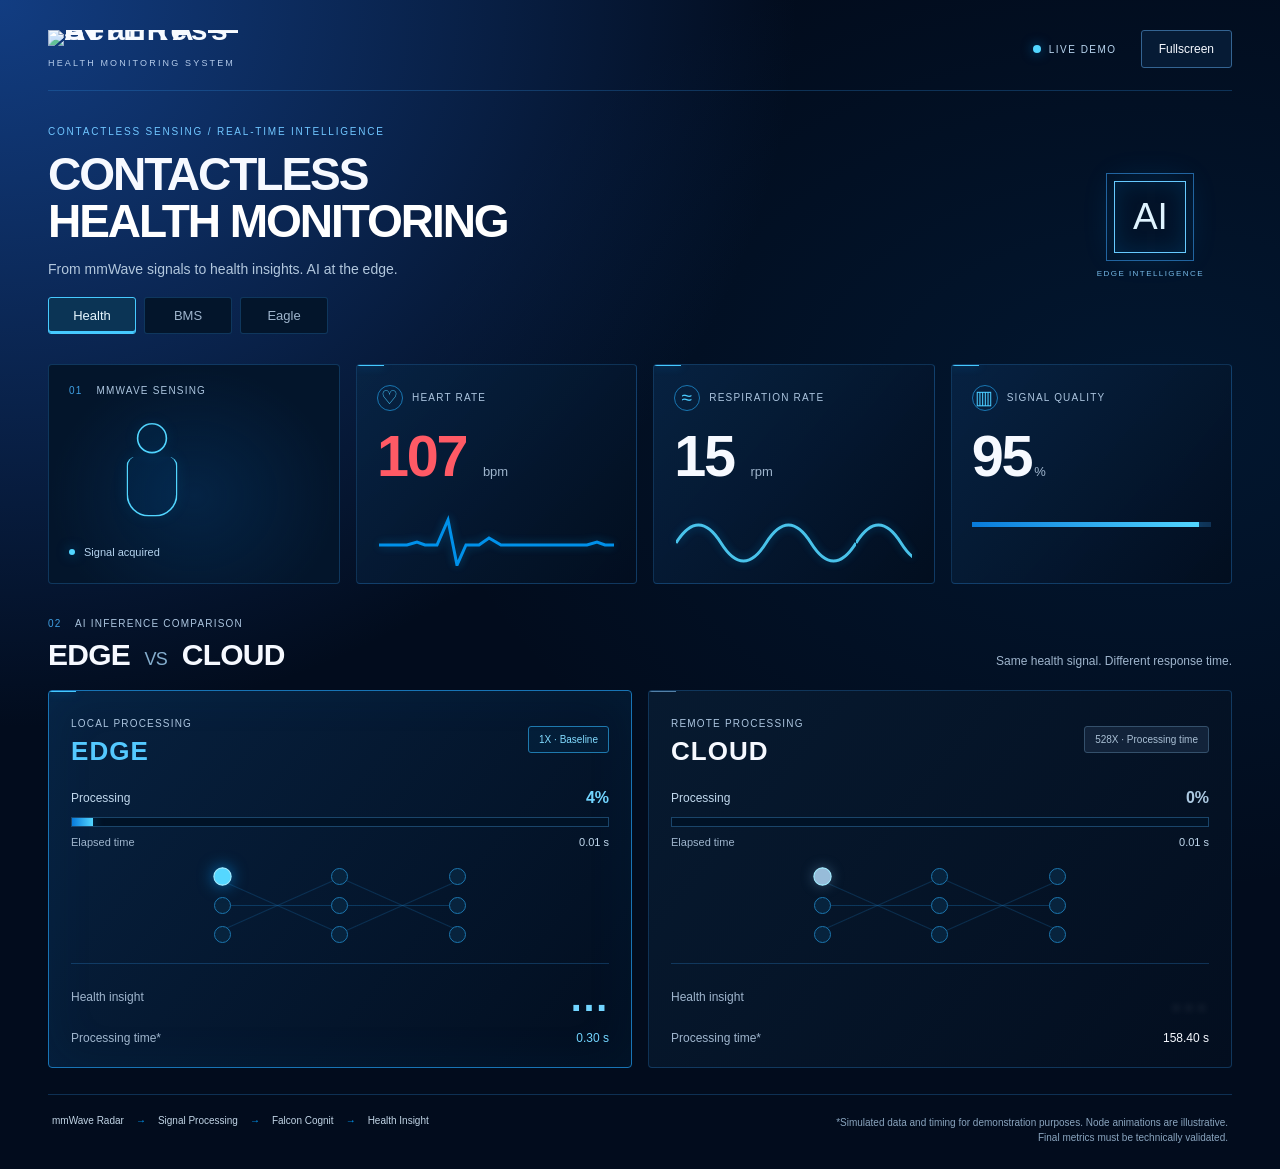
==== index.html @ 9d35d060 "Add health monitoring demo" ====
<!DOCTYPE html>
<html lang="en">
<head>
  <meta charset="UTF-8" />
  <meta name="viewport" content="width=device-width, initial-scale=1.0" />
  <title>INTERA Health Monitoring Demo</title>
  <link rel="stylesheet" href="styles.css?v=interfaces-v2" />
</head>
<body>
  <main class="demo-shell">
    <header class="topbar">
      <div>
        <div class="brand"><img src="assets/intera-logo.webp" alt="INTERA — Seamless AI" width="614" height="128" /></div>
        <div class="subtitle" id="interfaceSubtitle">HEALTH MONITORING SYSTEM</div>
      </div>

      <div class="top-actions">
        <span class="live-badge"><span class="dot"></span> LIVE DEMO</span>
        <button id="fullscreenBtn">Fullscreen</button>
      </div>
    </header>


    <div id="healthPanel" aria-label="Health interface">
    <section class="intro" aria-labelledby="pageTitle">
      <div>
        <div class="section-label">CONTACTLESS SENSING / REAL-TIME INTELLIGENCE</div>
        <h1 id="pageTitle">Contactless<br /><span>Health Monitoring</span></h1>
        <p>From mmWave signals to health insights. AI at the edge.</p>
        <nav class="interface-switcher" aria-label="Switch interface"><a class="interface-link" href="index.html?view=interfaces-v2" aria-current="page">Health</a><a class="interface-link" href="bms.html?view=interfaces-v2">BMS</a><a class="interface-link" href="eagle.html?view=interfaces-v2">Eagle</a></nav>
      </div>
      <div class="system-mark" aria-hidden="true"><span>AI</span><small>EDGE INTELLIGENCE</small></div>
    </section>

    <section class="overview" aria-label="Live health signals">
      <div class="patient-card card">
        <div class="section-label"><span class="section-number">01</span> mmWave sensing</div>

        <div class="person-wrap">
          <div class="person">
            <div class="head"></div>
            <div class="body"></div>
          </div>

          <div class="radar">
            <span></span>
            <span></span>
            <span></span>
          </div>
        </div>

        <div class="sensor-status">
          <span class="status-dot"></span>
          <span id="sensorText">Target detected</span>
        </div>
      </div>

      <div class="metrics-grid">
        <article class="metric-card card">
          <div class="metric-name"><span class="metric-symbol" aria-hidden="true">♡</span> Heart rate</div>
          <div class="metric-value"><span id="heartRate">72</span> <small>bpm</small></div>
          <div class="wave wave-heart"></div>
        </article>

        <article class="metric-card card">
          <div class="metric-name"><span class="metric-symbol" aria-hidden="true">≈</span> Respiration rate</div>
          <div class="metric-value"><span id="respRate">15</span> <small>rpm</small></div>
          <div class="wave wave-resp"></div>
        </article>

        <article class="metric-card card">
          <div class="metric-name"><span class="metric-symbol" aria-hidden="true">▥</span> Signal quality</div>
          <div class="metric-value"><span id="signalQuality">94</span><small>%</small></div>
          <div class="quality-track">
            <div id="qualityBar" class="quality-bar"></div>
          </div>
        </article>
      </div>
    </section>

    <section class="comparison">
      <div class="comparison-heading">
        <div>
          <div class="section-label"><span class="section-number">02</span> AI inference comparison</div>
          <h2>Edge <span>vs</span> Cloud</h2>
        </div>
        <p>Same health signal. Different response time.</p>
      </div>

      <div class="comparison-grid">
        <article class="compute-panel edge-panel card">
          <div class="panel-header">
            <div>
              <span class="eyebrow">LOCAL PROCESSING</span>
              <h3>EDGE</h3>
            </div>
            <span class="latency-chip">1X · Baseline</span>
          </div>

          <div class="processing-box">
            <div class="processing-heading">
              <span id="edgeStatus">Processing</span>
              <strong id="edgePercent">0%</strong>
            </div>
            <div class="processing-track" id="edgeProgress" role="progressbar" aria-label="Edge processing" aria-valuemin="0" aria-valuemax="100" aria-valuenow="0">
              <div class="processing-fill" id="edgeProgressFill"></div>
            </div>
            <div class="processing-time">
              <span>Elapsed time</span>
              <time id="edgeElapsed">0.00 s</time>
            </div>
          </div>

          <div class="network" id="edgeNetwork" aria-label="Edge AI neural network">
            <div class="layer">
              <span class="node"></span><span class="node"></span><span class="node"></span>
            </div>
            <div class="layer">
              <span class="node"></span><span class="node"></span><span class="node"></span>
            </div>
            <div class="layer">
              <span class="node"></span><span class="node"></span><span class="node"></span>
            </div>
          </div>

          <div class="result-box">
            <span>Health insight</span>
            <strong id="edgeResult">95</strong>
          </div>

          <div class="response-row">
            <span>Processing time*</span>
            <strong id="edgeTime">0.30 s</strong>
          </div>
        </article>

        <article class="compute-panel cloud-panel card">
          <div class="panel-header">
            <div>
              <span class="eyebrow">REMOTE PROCESSING</span>
              <h3>CLOUD</h3>
            </div>
            <span class="latency-chip muted">528X · Processing time</span>
          </div>

          <div class="processing-box">
            <div class="processing-heading">
              <span id="cloudStatus">Processing</span>
              <strong id="cloudPercent">0%</strong>
            </div>
            <div class="processing-track" id="cloudProgress" role="progressbar" aria-label="Cloud processing" aria-valuemin="0" aria-valuemax="100" aria-valuenow="0">
              <div class="processing-fill" id="cloudProgressFill"></div>
            </div>
            <div class="processing-time">
              <span>Elapsed time</span>
              <time id="cloudElapsed">0.00 s</time>
            </div>
          </div>

          <div class="network" id="cloudNetwork" aria-label="Cloud AI neural network">
            <div class="layer">
              <span class="node"></span><span class="node"></span><span class="node"></span>
            </div>
            <div class="layer">
              <span class="node"></span><span class="node"></span><span class="node"></span>
            </div>
            <div class="layer">
              <span class="node"></span><span class="node"></span><span class="node"></span>
            </div>
          </div>

          <div class="result-box">
            <span>Health insight</span>
            <strong id="cloudResult">95</strong>
          </div>

          <div class="response-row">
            <span>Processing time*</span>
            <strong id="cloudTime">158.40 s</strong>
          </div>
        </article>
      </div>
    </section>

    <footer>
      <div class="flow">
        <span>mmWave Radar</span>
        <b>→</b>
        <span>Signal Processing</span>
        <b>→</b>
        <span>Falcon Cognit</span>
        <b>→</b>
        <span>Health Insight</span>
      </div>
      <small>*Simulated data and timing for demonstration purposes. Node animations are illustrative. Final metrics must be technically validated.</small>
    </footer>
    </div>

  </main>

  <script src="app.js?v=eagle-v1"></script>
</body>
</html>
---- styles.css ----
* {
  box-sizing: border-box;
}

:root {
  --bg: #020c1d;
  --panel: rgba(20, 24, 52, 0.88);
  --panel-soft: rgba(255, 255, 255, 0.035);
  --line: rgba(255, 255, 255, 0.12);
  --text: #f5f7ff;
  --muted: #93adc9;
  --purple: #087bdb;
  --blue: #009fff;
  --cyan: #52d6ff;
  --green: #52d6ff;
}

html,
body {
  margin: 0;
  min-height: 100%;
  background:
    radial-gradient(circle at 18% 10%, rgba(111, 97, 255, 0.22), transparent 30%),
    radial-gradient(circle at 88% 22%, rgba(85, 184, 255, 0.16), transparent 28%),
    var(--bg);
  color: var(--text);
  font-family: Arial, Helvetica, sans-serif;
}

body {
  padding: 28px;
}

button {
  border: 1px solid var(--line);
  background: rgba(255,255,255,0.06);
  color: var(--text);
  border-radius: 10px;
  padding: 10px 14px;
  cursor: pointer;
}

.demo-shell {
  width: min(1500px, 100%);
  margin: 0 auto;
}

.topbar,
.comparison-heading,
.panel-header,
.response-row,
footer,
.flow,
.top-actions {
  display: flex;
  align-items: center;
}

.topbar {
  justify-content: space-between;
  margin-bottom: 22px;
}

.brand {
  font-size: 30px;
  font-weight: 800;
  letter-spacing: 0.12em;
}

.subtitle {
  color: var(--muted);
  margin-top: 5px;
}

.top-actions {
  gap: 12px;
}

.live-badge {
  display: inline-flex;
  align-items: center;
  gap: 8px;
  font-size: 12px;
  letter-spacing: 0.12em;
}

.dot,
.status-dot {
  width: 8px;
  height: 8px;
  border-radius: 50%;
  background: var(--green);
  box-shadow: 0 0 16px var(--green);
}

.card {
  border: 1px solid var(--line);
  background: linear-gradient(180deg, rgba(255,255,255,0.045), rgba(255,255,255,0.018));
  backdrop-filter: blur(10px);
  border-radius: 18px;
}

.overview {
  display: grid;
  grid-template-columns: 0.85fr 2.15fr;
  gap: 18px;
  margin-bottom: 18px;
}

.patient-card {
  min-height: 260px;
  padding: 22px;
}

.section-label,
.eyebrow,
.metric-name {
  text-transform: uppercase;
  letter-spacing: 0.11em;
  font-size: 11px;
  color: var(--muted);
}

.person-wrap {
  min-height: 170px;
  display: flex;
  justify-content: center;
  align-items: center;
  gap: 34px;
}

.person {
  width: 70px;
  height: 120px;
  position: relative;
}

.head {
  width: 38px;
  height: 38px;
  border: 2px solid var(--cyan);
  border-radius: 50%;
  margin: 0 auto;
}

.body {
  width: 64px;
  height: 75px;
  border: 2px solid var(--cyan);
  border-top: 0;
  border-radius: 12px 12px 28px 28px;
  margin: 4px auto 0;
}

.radar {
  width: 90px;
  height: 90px;
  position: relative;
}

.radar span {
  position: absolute;
  left: 0;
  top: 50%;
  width: 22px;
  height: 22px;
  border: 2px solid var(--blue);
  border-left: 0;
  border-bottom: 0;
  border-radius: 0 100% 0 0;
  transform: translateY(-50%) rotate(45deg);
  opacity: 0;
  animation: radarPulse 1.8s infinite ease-out;
}

.radar span:nth-child(2) {
  animation-delay: 0.45s;
}

.radar span:nth-child(3) {
  animation-delay: 0.9s;
}

@keyframes radarPulse {
  0% {
    opacity: 0;
    transform: translateY(-50%) rotate(45deg) scale(0.5);
  }
  25% {
    opacity: 1;
  }
  100% {
    opacity: 0;
    transform: translateY(-50%) rotate(45deg) scale(3);
  }
}

.sensor-status {
  display: flex;
  align-items: center;
  gap: 9px;
  font-size: 13px;
  color: var(--muted);
}

.metrics-grid {
  display: grid;
  grid-template-columns: repeat(3, 1fr);
  gap: 18px;
}

.metric-card {
  padding: 22px;
  min-height: 260px;
  position: relative;
  overflow: hidden;
}

.metric-value {
  margin-top: 24px;
  font-size: clamp(42px, 5vw, 74px);
  font-weight: 700;
  letter-spacing: -0.04em;
}

.metric-value small {
  font-size: 16px;
  color: var(--muted);
  font-weight: 500;
}

#heartRate.high,
#respRate.high {
  color: #ff5a65;
}

.wave {
  position: absolute;
  left: 22px;
  right: 22px;
  bottom: 28px;
  height: 64px;
  opacity: 0.9;
  background-repeat: repeat-x;
  background-size: 180px 64px;
  animation: waveMove 2.4s linear infinite;
}

.wave-heart {
  background-image: url("data:image/svg+xml,%3Csvg xmlns='http://www.w3.org/2000/svg' width='180' height='64' viewBox='0 0 180 64'%3E%3Cpath d='M0 34 L28 34 L38 31 L46 34 L58 34 L69 9 L78 54 L87 34 L100 34 L110 27 L122 34 L180 34' fill='none' stroke='%23009fff' stroke-width='3'/%3E%3C/svg%3E");
}

.wave-resp {
  background-image: url("data:image/svg+xml,%3Csvg xmlns='http://www.w3.org/2000/svg' width='180' height='64' viewBox='0 0 180 64'%3E%3Cpath d='M0 32 C15 8 30 8 45 32 S75 56 90 32 S120 8 135 32 S165 56 180 32' fill='none' stroke='%2352d6ff' stroke-width='3'/%3E%3C/svg%3E");
}

@keyframes waveMove {
  from { background-position-x: 0; }
  to { background-position-x: 180px; }
}

.quality-track {
  height: 12px;
  background: rgba(255,255,255,0.07);
  border-radius: 999px;
  margin-top: 48px;
  overflow: hidden;
}

.quality-bar {
  width: 94%;
  height: 100%;
  background: linear-gradient(90deg, var(--purple), var(--cyan));
  border-radius: inherit;
  transition: width 0.6s ease;
}

.comparison {
  padding: 24px;
  border: 1px solid var(--line);
  border-radius: 20px;
  background: rgba(255,255,255,0.025);
}

.comparison-heading {
  justify-content: space-between;
  margin-bottom: 20px;
}

.comparison-heading h1 {
  margin: 5px 0 0;
  font-size: 30px;
}

.comparison-heading p {
  color: var(--muted);
  margin: 0;
}

.comparison-grid {
  display: grid;
  grid-template-columns: 1fr 1fr;
  gap: 18px;
}

.compute-panel {
  padding: 22px;
  min-height: 410px;
}

.panel-header {
  justify-content: space-between;
}

.panel-header h2 {
  margin: 4px 0 0;
  font-size: 26px;
}

.latency-chip {
  border: 1px solid rgba(126, 226, 184, 0.35);
  color: var(--green);
  background: rgba(126, 226, 184, 0.06);
  padding: 7px 10px;
  border-radius: 999px;
  font-size: 12px;
}

.latency-chip.muted {
  color: var(--muted);
  border-color: var(--line);
  background: rgba(255,255,255,0.03);
}

.signal-box {
  margin-top: 22px;
}

.signal-box span {
  display: block;
  color: var(--muted);
  font-size: 12px;
  margin-bottom: 8px;
}

.signal-line {
  height: 54px;
  border-radius: 10px;
  background-repeat: repeat-x;
  background-size: 220px 54px;
  background-image: url("data:image/svg+xml,%3Csvg xmlns='http://www.w3.org/2000/svg' width='220' height='54' viewBox='0 0 220 54'%3E%3Cpath d='M0 27 C18 5 37 5 55 27 S92 49 110 27 S147 5 165 27 S202 49 220 27' fill='none' stroke='%23009fff' stroke-width='2.5'/%3E%3C/svg%3E");
}

.signal-line.fast {
  animation: signalMove 0.8s linear infinite;
}

.signal-line.slow {
  animation: signalMove 2.4s linear infinite;
  opacity: 0.55;
}

@keyframes signalMove {
  from { background-position-x: 0; }
  to { background-position-x: 220px; }
}

.network {
  margin: 26px auto;
  width: min(360px, 100%);
  display: grid;
  grid-template-columns: repeat(3, 1fr);
  gap: 38px;
  align-items: center;
}

.layer {
  display: flex;
  flex-direction: column;
  gap: 18px;
  align-items: center;
}

.node {
  width: 22px;
  height: 22px;
  border-radius: 50%;
  border: 1px solid rgba(255,255,255,0.2);
  background: rgba(255,255,255,0.04);
  box-shadow: 0 0 0 rgba(85,184,255,0);
  transition: all 0.2s ease;
}

.node.active {
  background: var(--blue);
  border-color: var(--cyan);
  box-shadow: 0 0 22px rgba(85,184,255,0.8);
  transform: scale(1.08);
}

.edge-panel {
  box-shadow: inset 0 0 0 1px rgba(85,184,255,0.05);
}

.result-box {
  display: flex;
  justify-content: space-between;
  align-items: flex-end;
  border-top: 1px solid var(--line);
  padding-top: 18px;
}

.result-box span {
  color: var(--muted);
  font-size: 12px;
}

.result-box strong {
  font-size: 54px;
  line-height: 1;
}

#cloudResult {
  opacity: 0.08;
  filter: blur(3px);
  transition: opacity 1.2s ease, filter 1.2s ease;
}

#cloudResult.visible {
  opacity: 1;
  filter: blur(0);
}

.response-row {
  justify-content: space-between;
  margin-top: 18px;
  font-size: 13px;
}

.response-row span {
  color: var(--muted);
}

footer {
  justify-content: space-between;
  gap: 24px;
  margin-top: 18px;
  padding: 18px 4px 0;
  color: var(--muted);
}

.flow {
  gap: 12px;
  flex-wrap: wrap;
  font-size: 13px;
}

.flow b {
  color: var(--blue);
}

footer small {
  text-align: right;
  max-width: 520px;
}

@media (max-width: 1000px) {
  .overview,
  .comparison-grid {
    grid-template-columns: 1fr;
  }

  .metrics-grid {
    grid-template-columns: repeat(3, 1fr);
  }

  .comparison-heading,
  footer {
    align-items: flex-start;
    flex-direction: column;
  }

  footer small {
    text-align: left;
  }
}

@media (max-width: 720px) {
  body {
    padding: 14px;
  }

  .metrics-grid {
    grid-template-columns: 1fr;
  }

  .topbar {
    align-items: flex-start;
    gap: 16px;
    flex-direction: column;
  }
}

/* INTERA visual language, adapted from BMS_Slide_Show_2026. */
:root {
  --line: rgba(45, 133, 207, 0.3);
  --muted: #9fb5cd;
  --text: #f6f9ff;
}

html {
  background: #020c1d;
}

body {
  padding: 30px 48px 24px;
  background:
    radial-gradient(ellipse at 0% 0%, #123d82 0, transparent 44%),
    radial-gradient(ellipse at 90% 35%, rgba(0, 97, 176, 0.13), transparent 45%),
    #020c1d;
}

.demo-shell { width: min(1440px, 100%); }
.topbar { margin-bottom: 0; padding-bottom: 22px; border-bottom: 1px solid var(--line); }
.brand { width: 210px; line-height: 0; }
.brand img { width: 100%; height: auto; mix-blend-mode: screen; }
.subtitle { font-size: 9px; letter-spacing: .24em; margin-top: 12px; color: #b4cbea; }
.top-actions { gap: 24px; }
.live-badge { color: #b9d5ef; font-size: 10px; letter-spacing: .15em; }
.dot, .status-dot { background: #52d6ff; box-shadow: 0 0 12px #009fff88; flex-shrink: 0; }
button { border-color: #346492; border-radius: 3px; background: #061b35; font: inherit; font-size: 12px; padding: 11px 17px; transition: background .2s, border-color .2s; }
button:hover { background: #103562; border-color: var(--cyan); }
button:focus-visible { outline: 2px solid var(--cyan); outline-offset: 4px; }
.intro { display: flex; align-items: center; justify-content: space-between; gap: 24px; padding: 35px 0 30px; }
.intro .section-label { color: #70c6ff; font-size: 10px; letter-spacing: .18em; }
.intro h1 { font-size: clamp(32px, 3.6vw, 52px); line-height: 1.03; letter-spacing: -.045em; text-transform: uppercase; margin: 14px 0 15px; font-weight: 800; }
.intro h1 span { color: #fff; }
.intro p { color: #b2c7dd; font-size: 14px; margin: 0; }
.system-mark { display: grid; justify-items: center; gap: 16px; margin-right: 28px; }
.system-mark > span { display: grid; place-items: center; width: 72px; height: 72px; border: 1px solid #67caff; outline: 1px solid #2164a0; outline-offset: 7px; box-shadow: 0 0 32px #009fff25, inset 0 0 22px #009fff25; color: #e0f4ff; font-size: 37px; font-weight: 500; }
.system-mark small { color: #76b9e7; font-size: 8px; letter-spacing: .18em; }
.overview { grid-template-columns: 1fr 3fr; gap: 16px; margin-bottom: 34px; }
.card { background: linear-gradient(130deg, rgba(8, 37, 70, .85), rgba(2, 14, 31, .94)); border: 1px solid var(--line); border-radius: 4px; backdrop-filter: none; }
.patient-card, .metric-card { min-height: 220px; padding: 20px; }
.patient-card { position: relative; background: radial-gradient(ellipse at 50% 60%, #07396a66, transparent 70%), #03152b; }
.section-label, .eyebrow, .metric-name { font-size: 10px; letter-spacing: .12em; color: #acc5df; }
.section-number { color: #3f9fe2; margin-right: 10px; font-size: 10px; font-weight: 400; }
.person-wrap { min-height: 150px; gap: 20px; background-image: radial-gradient(#1a6bab55 .7px, transparent .7px); background-size: 14px 14px; mask-image: linear-gradient(transparent, black 20%, black 80%, transparent); }
.person { transform: scale(.8); }
.head, .body { background: #007acd13; box-shadow: 0 0 18px #00aaff19; }
.radar { width: 65px; }
.sensor-status { font-size: 11px; color: #b5d3ee; }
.status-dot { width: 6px; height: 6px; }
.metrics-grid { gap: 16px; }
.metric-card::before, .compute-panel::before { content: ''; position: absolute; width: 28px; height: 2px; left: -1px; top: -1px; background: #46caff; box-shadow: 0 0 10px #009fff66; }
.metric-name { display: flex; align-items: center; gap: 9px; }
.metric-symbol { width: 26px; height: 26px; border: 1px solid #1976b1; border-radius: 50%; display: inline-grid; place-items: center; color: #4bccff; font-size: 19px; line-height: 1; }
.metric-value { margin-top: 17px; font-size: clamp(44px, 4.5vw, 66px); font-weight: 600; font-variant-numeric: tabular-nums; line-height: 1; }
.metric-value small { font-size: 13px; margin-left: 3px; letter-spacing: 0; }
.wave { bottom: 17px; height: 55px; filter: drop-shadow(0 0 5px #00aaff66); }
.quality-track { margin-top: 36px; height: 5px; background: #103356; border-radius: 0; }
.quality-bar { border-radius: 0; box-shadow: 0 0 12px #009fff66; }
.comparison { padding: 0; background: none; border: 0; border-radius: 0; }
.comparison-heading { margin-bottom: 18px; gap: 16px; align-items: flex-end; }
.comparison-heading h2 { text-transform: uppercase; font-size: 30px; letter-spacing: -.025em; margin: 9px 0 0; }
.comparison-heading h2 span { font-size: 18px; font-weight: 400; color: #84adcd; margin: 0 7px; }
.comparison-heading p { font-size: 12px; padding-bottom: 4px; }
.comparison-grid { gap: 16px; }
.compute-panel { position: relative; padding: 22px; min-height: 365px; overflow: hidden; }
.edge-panel { border-color: #1874b5; box-shadow: inset 0 0 50px #006dc514; }
.cloud-panel { background: linear-gradient(130deg, #071a30, #030e1f); }
.cloud-panel::before { background: #5481a8; box-shadow: none; }
.panel-header h3 { font-size: 26px; margin: 5px 0 0; letter-spacing: .04em; }
.edge-panel h3 { color: #54c9ff; }
.latency-chip { border: 1px solid #1e79ae; color: #83dbff; background: #00558622; font-size: 10px; border-radius: 3px; padding: 7px 10px; }
.latency-chip.muted { color: #aac0d5; border-color: #34506b; background: #12233a; }
.signal-box { margin-top: 18px; }
.signal-line { height: 42px; border-radius: 0; background-color: #001226; background-size: 220px 42px; border-top: 1px solid #103c60; border-bottom: 1px solid #103c60; }
.network { margin: 20px auto; width: min(330px, 100%); position: relative; padding: 0 8px; }
.network::before { content: ''; position: absolute; inset: 9px 12%; background: linear-gradient(24deg, transparent 49%, #176ba84d 50%, transparent 51%), linear-gradient(-24deg, transparent 49%, #176ba84d 50%, transparent 51%), linear-gradient(0deg, transparent 49%, #176ba866 50%, transparent 51%); background-size: 50% 100%; pointer-events: none; }
.layer { gap: 12px; position: relative; }
.node { width: 17px; height: 17px; border: 1px solid #1c76ae; background: #07233d; }
.node.active { background: #55d7ff; border-color: #a4ecff; box-shadow: 0 0 15px #009fffaa; }
.cloud-panel .node.active { background: #97bcd9; box-shadow: 0 0 12px #72a9d566; }
.result-box { padding-top: 13px; align-items: center; }
.result-box strong { font-size: 40px; font-variant-numeric: tabular-nums; }
.edge-panel .result-box strong { color: #72d5ff; }
.response-row { margin-top: 14px; font-size: 12px; }
.response-row strong { font-weight: 500; }
.edge-panel .response-row strong { color: #72d5ff; }
footer { margin-top: 26px; padding-top: 20px; border-top: 1px solid var(--line); align-items: flex-start; }
.flow { font-size: 10px; gap: 12px; color: #c1d4e5; }
.flow b { font-weight: 400; }
footer small { max-width: 400px; font-size: 10px; line-height: 1.5; color: #8aa5bf; }

@media (min-width: 1600px) { body { padding-top: 40px; } .intro { padding: 42px 0 36px; } }
@media (max-width: 1100px) {
  body { padding: 24px; }
  .overview { grid-template-columns: 1fr; }
  .patient-card { min-height: 155px; display: grid; grid-template-columns: 1fr 1fr 1fr; align-items: center; }
  .person-wrap { min-height: 120px; }
  .sensor-status { justify-content: flex-end; }
  .comparison-grid { grid-template-columns: 1fr 1fr; }
}
@media (max-width: 1000px) {
  .comparison-heading { flex-direction: row; align-items: flex-end; }
  footer { gap: 12px; }
}
@media (max-width: 720px) {
  body { padding: 20px 16px; }
  .topbar { flex-direction: row; align-items: center; gap: 12px; padding-bottom: 18px; }
  .brand { width: 160px; }
  .subtitle { font-size: 7px; letter-spacing: .15em; }
  .top-actions { gap: 12px; flex-direction: column; align-items: flex-end; }
  .live-badge { font-size: 8px; gap: 6px; }
  button { font-size: 10px; padding: 8px 10px; }
  .intro { padding: 28px 0; }
  .intro h1 { font-size: clamp(27px, 6.2vw, 44px); }
  .intro .section-label { font-size: 8px; letter-spacing: .09em; }
  .intro p { font-size: 12px; line-height: 1.5; max-width: 290px; }
  .system-mark { display: none; }
  .patient-card { grid-template-columns: 1fr 1fr; padding: 16px; }
  .patient-card .section-label { grid-column: 1 / -1; }
  .sensor-status { justify-content: center; }
  .metrics-grid { grid-template-columns: repeat(3, minmax(0, 1fr)); gap: 8px; }
  .metric-card { min-height: 175px; padding: 12px 10px; }
  .metric-name { font-size: 8px; letter-spacing: .03em; display: block; line-height: 1.4; min-height: 41px; }
  .metric-symbol { display: none; }
  .metric-value { font-size: 36px; margin-top: 2px; }
  .metric-value small { font-size: 10px; margin-left: 0; }
  .wave { left: 10px; right: 10px; bottom: 8px; }
  .quality-track { margin-top: 33px; }
  .comparison-heading { align-items: flex-start; flex-direction: column; gap: 10px; }
  .comparison-heading h2 { font-size: 28px; }
  .comparison-grid { grid-template-columns: 1fr; }
  .compute-panel { padding: 20px; }
  footer { margin-top: 22px; }
  .flow { gap: 8px; font-size: 9px; }
}
@media (prefers-reduced-motion: reduce) {
  *, *::before, *::after { animation: none !important; transition: none !important; }
  .radar span { opacity: .6; }
}

.processing-box { margin-top: 22px; }
.processing-heading, .processing-time { display: flex; justify-content: space-between; align-items: center; gap: 12px; }
.processing-heading { font-size: 12px; color: #c1d8ed; }
.processing-heading strong { color: #72d5ff; font-size: 16px; font-variant-numeric: tabular-nums; }
.processing-track { margin-top: 10px; height: 10px; background: #001226; border: 1px solid #1a456a; overflow: hidden; }
.processing-fill { height: 100%; width: 0; background: linear-gradient(90deg, #087bdb, #52d6ff); box-shadow: 0 0 12px #009fff66; }
.processing-time { margin-top: 9px; font-size: 11px; color: var(--muted); }
.processing-time time { font-variant-numeric: tabular-nums; color: #c1d8ed; }
.cloud-panel .processing-heading strong { color: #acc9e1; }
.cloud-panel .processing-fill { background: linear-gradient(90deg, #396588, #97bcd9); box-shadow: none; }

[hidden] { display: none !important; }
.interface-tabs { display: flex; gap: 8px; padding-top: 22px; }
.interface-tabs button { min-width: 110px; padding: 12px 24px; color: var(--muted); border-color: var(--line); background: #03152b; font-size: 13px; }
.interface-tabs button[aria-selected="true"] { color: #e7f7ff; background: #0b3455; border-color: #46caff; box-shadow: inset 0 -2px #46caff; }
.interface-tabs button:hover { color: white; border-color: #46caff; }
[role="tabpanel"]:focus-visible { outline: 2px solid var(--cyan); outline-offset: 6px; }
.upcoming-panel { min-height: 420px; margin-top: 28px; padding: clamp(28px, 5vw, 64px); border: 1px solid var(--line); border-radius: 4px; background: linear-gradient(130deg, #082546, #020e1f); }
.upcoming-panel h1 { margin: 18px 0; font-size: clamp(40px, 6vw, 72px); letter-spacing: -.04em; text-transform: uppercase; }
.upcoming-panel p { color: var(--muted); line-height: 1.6; }
.upcoming-status { display: inline-block; margin-top: 20px; padding: 8px 12px; border: 1px solid #34506b; border-radius: 3px; color: #aac0d5; font-size: 12px; }
@media (max-width: 720px) {
  .interface-tabs button { flex: 1; min-width: 0; padding: 12px; }
  .upcoming-panel { min-height: 320px; }
}

.interface-link { display: inline-flex; align-items: center; justify-content: center; min-width: 110px; padding: 12px 24px; border: 1px solid var(--line); border-radius: 3px; background: #03152b; color: var(--muted); font-size: 13px; text-decoration: none; }
.interface-switcher { display: flex; gap: 8px; margin-top: 20px; }
.interface-switcher .interface-link { min-width: 88px; padding: 10px 17px; }
.interface-tabs button[aria-pressed="true"], .interface-link[aria-current="page"] { color: #e7f7ff; background: #0b3455; border-color: #46caff; box-shadow: inset 0 -2px #46caff; }
.interface-link:hover { color: white; border-color: #46caff; }
.interface-link:focus-visible, .dashboard-cta:focus-visible { outline: 2px solid var(--cyan); outline-offset: 4px; }
.dashboard-cta { display: inline-flex; align-items: center; gap: 18px; margin-top: 20px; padding: 11px 15px; border: 1px solid #2589bd; border-radius: 3px; color: #92ddff; background: #073352; text-decoration: none; font-size: 12px; }
.dashboard-cta:hover { background: #104b70; border-color: #52d6ff; }
@media (max-width: 720px) { .interface-link { flex: 1; min-width: 0; padding: 12px; } }
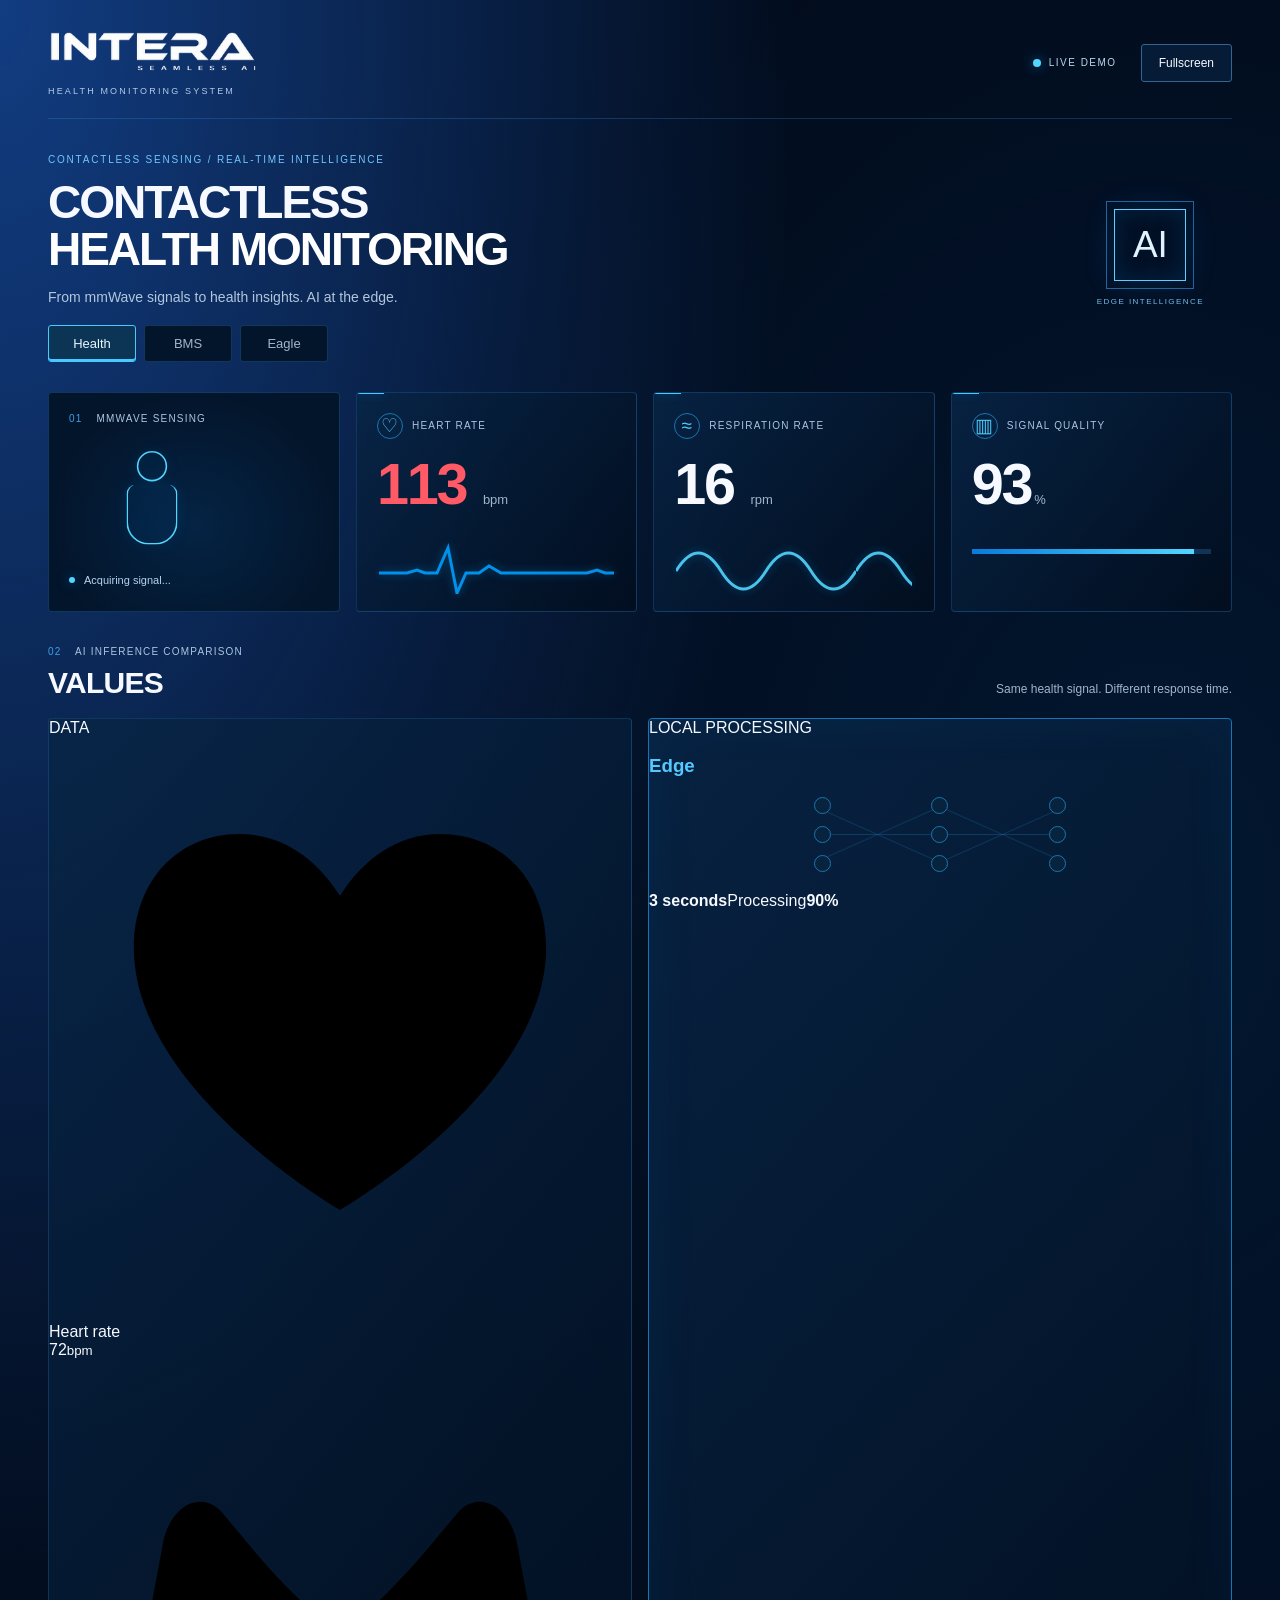
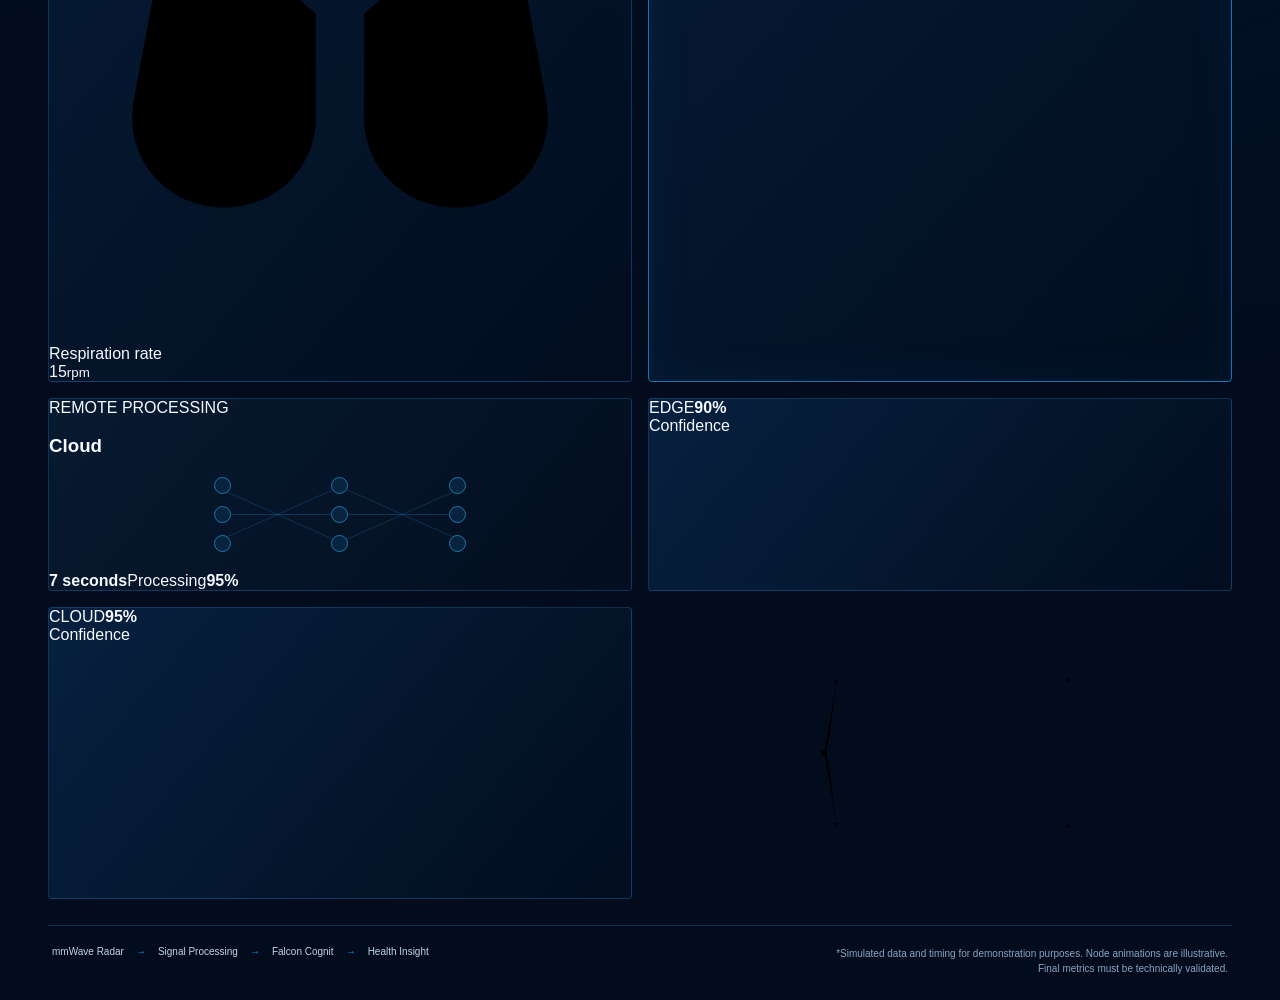
==== commit ab043c23: "Update index.html" ====
--- a/index.html
+++ b/index.html
@@ -4,7 +4,7 @@
   <meta charset="UTF-8" />
   <meta name="viewport" content="width=device-width, initial-scale=1.0" />
   <title>INTERA Health Monitoring Demo</title>
-  <link rel="stylesheet" href="styles.css?v=interfaces-v2" />
+  <link rel="stylesheet" href="styles.css?v=interfaces-v4" />
 </head>
 <body>
   <main class="demo-shell">
@@ -78,107 +78,89 @@
       </div>
     </section>
 
-    <section class="comparison">
+    <section class="comparison" aria-labelledby="comparisonTitle">
       <div class="comparison-heading">
         <div>
           <div class="section-label"><span class="section-number">02</span> AI inference comparison</div>
-          <h2>Edge <span>vs</span> Cloud</h2>
+          <h2 id="comparisonTitle">Values</h2>
         </div>
         <p>Same health signal. Different response time.</p>
       </div>
 
       <div class="comparison-grid">
-        <article class="compute-panel edge-panel card">
-          <div class="panel-header">
-            <div>
-              <span class="eyebrow">LOCAL PROCESSING</span>
-              <h3>EDGE</h3>
+        <article class="data-panel card" aria-labelledby="dataTitle">
+          <div class="panel-kicker" id="dataTitle">DATA</div>
+
+          <div class="data-reading data-reading-heart">
+            <div class="data-icon heart-icon" aria-hidden="true">
+              <svg viewBox="0 0 48 48" focusable="false"><path d="M24 39S7 29.2 7 17.4C7 11.8 10.7 8 15.7 8c3.6 0 6.4 2.1 8.3 5.1C25.9 10.1 28.7 8 32.3 8 37.3 8 41 11.8 41 17.4 41 29.2 24 39 24 39Z"/></svg>
             </div>
-            <span class="latency-chip">1X · Baseline</span>
+            <div class="data-reading-label">Heart rate</div>
+            <div class="data-reading-value"><span id="dataHeartRate">72</span><small>bpm</small></div>
+            <div class="data-reading-line data-reading-line-heart" aria-hidden="true"></div>
           </div>
 
-          <div class="processing-box">
-            <div class="processing-heading">
-              <span id="edgeStatus">Processing</span>
-              <strong id="edgePercent">0%</strong>
+          <div class="data-reading data-reading-resp">
+            <div class="data-icon lungs-icon" aria-hidden="true">
+              <svg viewBox="0 0 48 48" focusable="false"><path d="M22 9v12c-2.7-2.2-5.2-5.3-7.6-8.2C12.7 10.7 10 12 9.4 15.2L7 28.1C6.1 33 9.8 37 14.4 37c4.2 0 7.6-3.2 7.6-7.4V22M26 9v12c2.7-2.2 5.2-5.3 7.6-8.2 1.7-2.1 4.4-.8 5 2.4L41 28.1c.9 4.9-2.8 8.9-7.4 8.9-4.2 0-7.6-3.2-7.6-7.4V22M24 9v30"/></svg>
             </div>
-            <div class="processing-track" id="edgeProgress" role="progressbar" aria-label="Edge processing" aria-valuemin="0" aria-valuemax="100" aria-valuenow="0">
-              <div class="processing-fill" id="edgeProgressFill"></div>
-            </div>
-            <div class="processing-time">
-              <span>Elapsed time</span>
-              <time id="edgeElapsed">0.00 s</time>
-            </div>
-          </div>
-
-          <div class="network" id="edgeNetwork" aria-label="Edge AI neural network">
-            <div class="layer">
-              <span class="node"></span><span class="node"></span><span class="node"></span>
-            </div>
-            <div class="layer">
-              <span class="node"></span><span class="node"></span><span class="node"></span>
-            </div>
-            <div class="layer">
-              <span class="node"></span><span class="node"></span><span class="node"></span>
-            </div>
-          </div>
-
-          <div class="result-box">
-            <span>Health insight</span>
-            <strong id="edgeResult">95</strong>
-          </div>
-
-          <div class="response-row">
-            <span>Processing time*</span>
-            <strong id="edgeTime">0.30 s</strong>
+            <div class="data-reading-label">Respiration rate</div>
+            <div class="data-reading-value"><span id="dataRespRate">15</span><small>rpm</small></div>
+            <div class="data-reading-line data-reading-line-resp" aria-hidden="true"></div>
           </div>
         </article>
 
-        <article class="compute-panel cloud-panel card">
-          <div class="panel-header">
-            <div>
-              <span class="eyebrow">REMOTE PROCESSING</span>
-              <h3>CLOUD</h3>
-            </div>
-            <span class="latency-chip muted">528X · Processing time</span>
+        <article class="inference-panel edge-panel card" aria-labelledby="edgeTitle">
+          <div class="inference-card-header">
+            <div class="panel-kicker">LOCAL PROCESSING</div>
+            <h3 id="edgeTitle">Edge</h3>
           </div>
+          <div class="network network-compact" id="edgeNetwork" aria-label="Edge AI processing animation">
+            <div class="layer"><span class="node"></span><span class="node"></span><span class="node"></span></div>
+            <div class="layer"><span class="node"></span><span class="node"></span><span class="node"></span></div>
+            <div class="layer"><span class="node"></span><span class="node"></span><span class="node"></span></div>
+          </div>
+          <div class="inference-metrics"><strong>3 seconds</strong><span id="edgeStatus">Processing</span><b>90%</b></div>
+        </article>
 
-          <div class="processing-box">
-            <div class="processing-heading">
-              <span id="cloudStatus">Processing</span>
-              <strong id="cloudPercent">0%</strong>
-            </div>
-            <div class="processing-track" id="cloudProgress" role="progressbar" aria-label="Cloud processing" aria-valuemin="0" aria-valuemax="100" aria-valuenow="0">
-              <div class="processing-fill" id="cloudProgressFill"></div>
-            </div>
-            <div class="processing-time">
-              <span>Elapsed time</span>
-              <time id="cloudElapsed">0.00 s</time>
-            </div>
+        <article class="inference-panel cloud-panel card" aria-labelledby="cloudTitle">
+          <div class="inference-card-header">
+            <div class="panel-kicker">REMOTE PROCESSING</div>
+            <h3 id="cloudTitle">Cloud</h3>
           </div>
+          <div class="network network-compact" id="cloudNetwork" aria-label="Cloud AI processing animation">
+            <div class="layer"><span class="node"></span><span class="node"></span><span class="node"></span></div>
+            <div class="layer"><span class="node"></span><span class="node"></span><span class="node"></span></div>
+            <div class="layer"><span class="node"></span><span class="node"></span><span class="node"></span></div>
+          </div>
+          <div class="inference-metrics"><strong>7 seconds</strong><span id="cloudStatus">Processing</span><b>95%</b></div>
+        </article>
 
-          <div class="network" id="cloudNetwork" aria-label="Cloud AI neural network">
-            <div class="layer">
-              <span class="node"></span><span class="node"></span><span class="node"></span>
-            </div>
-            <div class="layer">
-              <span class="node"></span><span class="node"></span><span class="node"></span>
-            </div>
-            <div class="layer">
-              <span class="node"></span><span class="node"></span><span class="node"></span>
-            </div>
-          </div>
+        <article class="load-panel edge-load card" aria-labelledby="edgeLoadTitle">
+          <div class="load-card-header"><span class="panel-kicker" id="edgeLoadTitle">EDGE</span><strong>90%</strong></div>
+          <div class="horizontal-load" id="edgeLoadProgress" role="progressbar" aria-label="Edge result confidence" aria-valuemin="0" aria-valuemax="100" aria-valuenow="0"><div class="horizontal-load-fill" id="edgeLoadFill"></div></div>
+          <span class="load-caption">Confidence</span>
+        </article>
 
-          <div class="result-box">
-            <span>Health insight</span>
-            <strong id="cloudResult">95</strong>
-          </div>
+        <article class="load-panel cloud-load card" aria-labelledby="cloudLoadTitle">
+          <div class="load-card-header"><span class="panel-kicker" id="cloudLoadTitle">CLOUD</span><strong>95%</strong></div>
+          <div class="horizontal-load" id="cloudLoadProgress" role="progressbar" aria-label="Cloud result confidence" aria-valuemin="0" aria-valuemax="100" aria-valuenow="0"><div class="horizontal-load-fill" id="cloudLoadFill"></div></div>
+          <span class="load-caption">Confidence</span>
+        </article>
 
-          <div class="response-row">
-            <span>Processing time*</span>
-            <strong id="cloudTime">158.40 s</strong>
-          </div>
-        </article>
+        <svg class="comparison-flow" viewBox="0 0 1000 500" preserveAspectRatio="none" aria-hidden="true">
+          <defs>
+            <marker id="flowArrowHead" viewBox="0 0 10 10" refX="8" refY="5" markerWidth="7" markerHeight="7" orient="auto-start-reverse">
+              <path d="M 0 0 L 10 5 L 0 10 z" />
+            </marker>
+          </defs>
+          <circle class="flow-junction" cx="302" cy="250" r="5" />
+          <path class="flow-path flow-data-link" d="M274 250 L302 250" marker-end="url(#flowArrowHead)" />
+          <path class="flow-path flow-data-link" d="M302 250 C310 250 316 175 323 125" marker-end="url(#flowArrowHead)" />
+          <path class="flow-path flow-data-link" d="M302 250 C310 250 316 325 323 375" marker-end="url(#flowArrowHead)" />
+          <path class="flow-path flow-result-link" d="M671 125 L723 125" marker-end="url(#flowArrowHead)" />
+          <path class="flow-path flow-result-link" d="M671 375 L723 375" marker-end="url(#flowArrowHead)" />
+        </svg>
       </div>
     </section>
 
@@ -198,6 +180,6 @@
 
   </main>
 
-  <script src="app.js?v=eagle-v1"></script>
+  <script src="app.js?v=health-v6"></script>
 </body>
 </html>
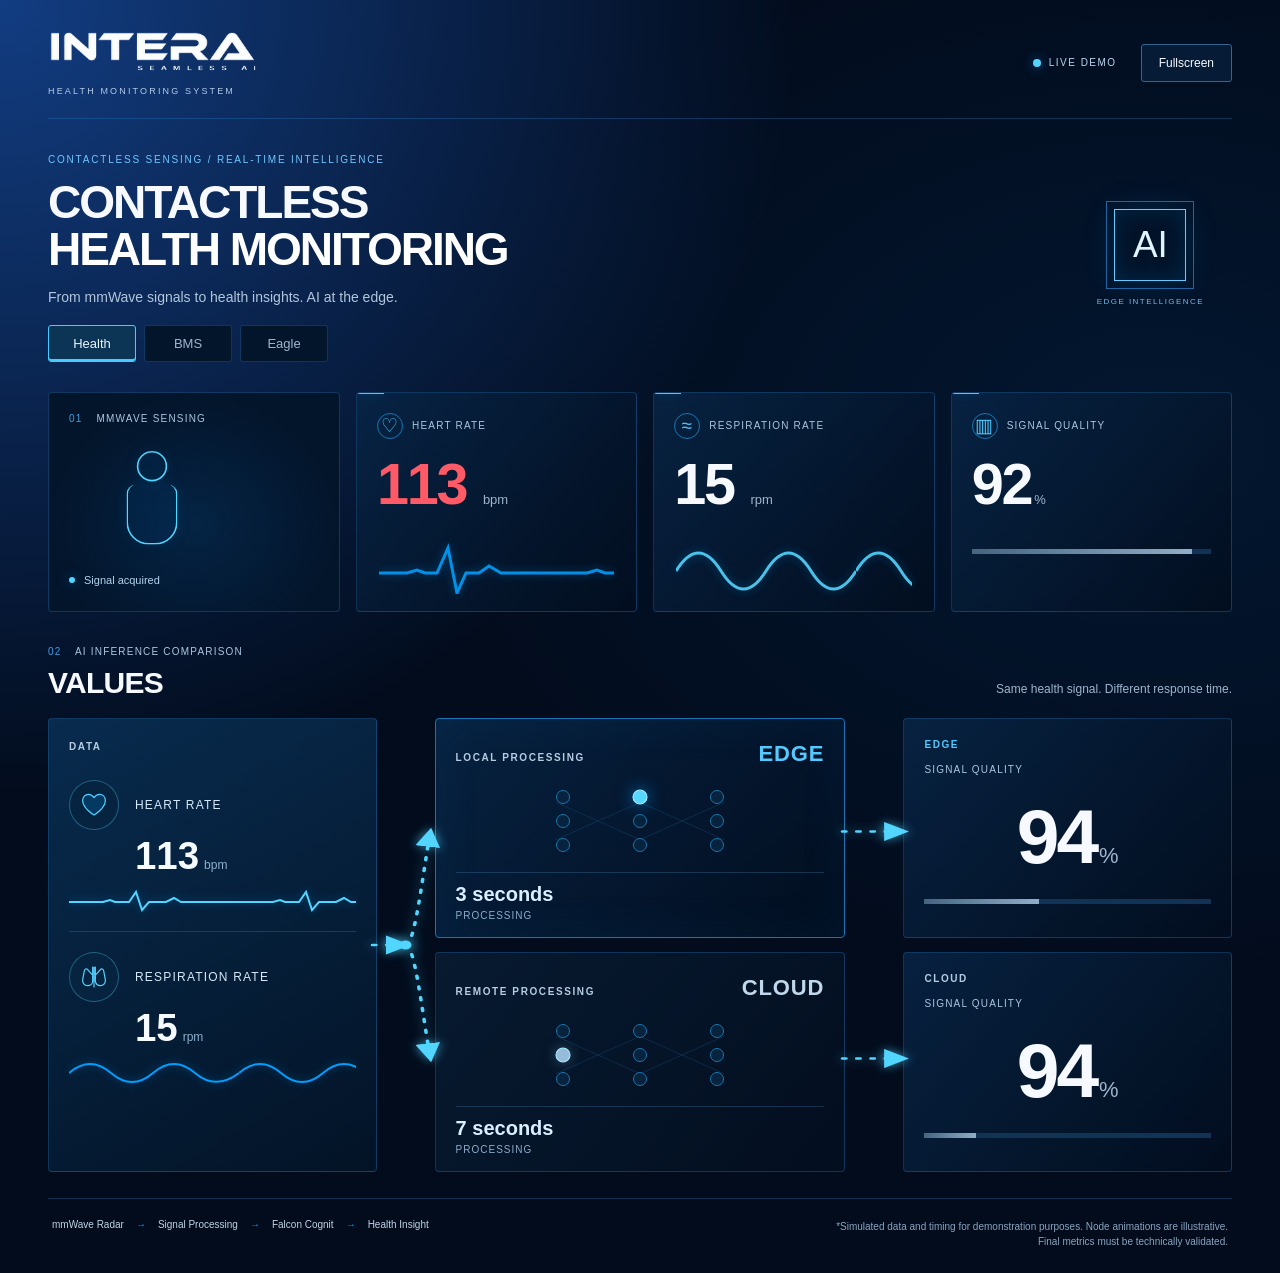
==== commit 3028e8b1: "Update index.html" ====
--- a/index.html
+++ b/index.html
@@ -1,16 +1,19 @@
 <!DOCTYPE html>
 <html lang="en">
+
 <head>
   <meta charset="UTF-8" />
   <meta name="viewport" content="width=device-width, initial-scale=1.0" />
   <title>INTERA Health Monitoring Demo</title>
-  <link rel="stylesheet" href="styles.css?v=interfaces-v4" />
+  <link rel="stylesheet" href="styles.css?v=health-signal-v6" />
 </head>
+
 <body>
   <main class="demo-shell">
     <header class="topbar">
       <div>
-        <div class="brand"><img src="assets/intera-logo.webp" alt="INTERA — Seamless AI" width="614" height="128" /></div>
+        <div class="brand"><img src="assets/intera-logo.webp" alt="INTERA — Seamless AI" width="614" height="128" />
+        </div>
         <div class="subtitle" id="interfaceSubtitle">HEALTH MONITORING SYSTEM</div>
       </div>
 
@@ -22,164 +25,187 @@
 
 
     <div id="healthPanel" aria-label="Health interface">
-    <section class="intro" aria-labelledby="pageTitle">
-      <div>
-        <div class="section-label">CONTACTLESS SENSING / REAL-TIME INTELLIGENCE</div>
-        <h1 id="pageTitle">Contactless<br /><span>Health Monitoring</span></h1>
-        <p>From mmWave signals to health insights. AI at the edge.</p>
-        <nav class="interface-switcher" aria-label="Switch interface"><a class="interface-link" href="index.html?view=interfaces-v2" aria-current="page">Health</a><a class="interface-link" href="bms.html?view=interfaces-v2">BMS</a><a class="interface-link" href="eagle.html?view=interfaces-v2">Eagle</a></nav>
-      </div>
-      <div class="system-mark" aria-hidden="true"><span>AI</span><small>EDGE INTELLIGENCE</small></div>
-    </section>
-
-    <section class="overview" aria-label="Live health signals">
-      <div class="patient-card card">
-        <div class="section-label"><span class="section-number">01</span> mmWave sensing</div>
-
-        <div class="person-wrap">
-          <div class="person">
-            <div class="head"></div>
-            <div class="body"></div>
+      <section class="intro" aria-labelledby="pageTitle">
+        <div>
+          <div class="section-label">CONTACTLESS SENSING / REAL-TIME INTELLIGENCE</div>
+          <h1 id="pageTitle">Contactless<br /><span>Health Monitoring</span></h1>
+          <p>From mmWave signals to health insights. AI at the edge.</p>
+          <nav class="interface-switcher" aria-label="Switch interface"><a class="interface-link"
+              href="index.html?view=interfaces-v2" aria-current="page">Health</a><a class="interface-link"
+              href="bms.html?view=interfaces-v2">BMS</a><a class="interface-link"
+              href="eagle.html?view=interfaces-v2">Eagle</a></nav>
+        </div>
+        <div class="system-mark" aria-hidden="true"><span>AI</span><small>EDGE INTELLIGENCE</small></div>
+      </section>
+
+      <section class="overview" aria-label="Live health signals">
+        <div class="patient-card card">
+          <div class="section-label"><span class="section-number">01</span> mmWave sensing</div>
+
+          <div class="person-wrap">
+            <div class="person">
+              <div class="head"></div>
+              <div class="body"></div>
+            </div>
+
+            <div class="radar">
+              <span></span>
+              <span></span>
+              <span></span>
+            </div>
           </div>
 
-          <div class="radar">
-            <span></span>
-            <span></span>
-            <span></span>
+          <div class="sensor-status">
+            <span class="status-dot"></span>
+            <span id="sensorText">Target detected</span>
           </div>
         </div>
 
-        <div class="sensor-status">
-          <span class="status-dot"></span>
-          <span id="sensorText">Target detected</span>
-        </div>
-      </div>
-
-      <div class="metrics-grid">
-        <article class="metric-card card">
-          <div class="metric-name"><span class="metric-symbol" aria-hidden="true">♡</span> Heart rate</div>
-          <div class="metric-value"><span id="heartRate">72</span> <small>bpm</small></div>
-          <div class="wave wave-heart"></div>
-        </article>
-
-        <article class="metric-card card">
-          <div class="metric-name"><span class="metric-symbol" aria-hidden="true">≈</span> Respiration rate</div>
-          <div class="metric-value"><span id="respRate">15</span> <small>rpm</small></div>
-          <div class="wave wave-resp"></div>
-        </article>
-
-        <article class="metric-card card">
-          <div class="metric-name"><span class="metric-symbol" aria-hidden="true">▥</span> Signal quality</div>
-          <div class="metric-value"><span id="signalQuality">94</span><small>%</small></div>
-          <div class="quality-track">
-            <div id="qualityBar" class="quality-bar"></div>
+        <div class="metrics-grid">
+          <article class="metric-card card">
+            <div class="metric-name"><span class="metric-symbol" aria-hidden="true">♡</span> Heart rate</div>
+            <div class="metric-value"><span id="heartRate">72</span> <small>bpm</small></div>
+            <div class="wave wave-heart"></div>
+          </article>
+
+          <article class="metric-card card">
+            <div class="metric-name"><span class="metric-symbol" aria-hidden="true">≈</span> Respiration rate</div>
+            <div class="metric-value"><span id="respRate">15</span> <small>rpm</small></div>
+            <div class="wave wave-resp"></div>
+          </article>
+
+          <article class="metric-card card">
+            <div class="metric-name"><span class="metric-symbol" aria-hidden="true">▥</span> Signal quality</div>
+            <div class="metric-value"><span id="signalQuality">94</span><small>%</small></div>
+            <div class="quality-track" id="signalQualityProgress" role="progressbar"
+              aria-label="Signal quality response" aria-valuemin="0" aria-valuemax="100" aria-valuenow="0">
+              <div id="qualityBar" class="quality-bar"></div>
+            </div>
+          </article>
+        </div>
+      </section>
+
+      <section class="comparison" aria-labelledby="comparisonTitle">
+        <div class="comparison-heading">
+          <div>
+            <div class="section-label"><span class="section-number">02</span> AI inference comparison</div>
+            <h2 id="comparisonTitle">Values</h2>
           </div>
-        </article>
-      </div>
-    </section>
-
-    <section class="comparison" aria-labelledby="comparisonTitle">
-      <div class="comparison-heading">
-        <div>
-          <div class="section-label"><span class="section-number">02</span> AI inference comparison</div>
-          <h2 id="comparisonTitle">Values</h2>
-        </div>
-        <p>Same health signal. Different response time.</p>
-      </div>
-
-      <div class="comparison-grid">
-        <article class="data-panel card" aria-labelledby="dataTitle">
-          <div class="panel-kicker" id="dataTitle">DATA</div>
-
-          <div class="data-reading data-reading-heart">
-            <div class="data-icon heart-icon" aria-hidden="true">
-              <svg viewBox="0 0 48 48" focusable="false"><path d="M24 39S7 29.2 7 17.4C7 11.8 10.7 8 15.7 8c3.6 0 6.4 2.1 8.3 5.1C25.9 10.1 28.7 8 32.3 8 37.3 8 41 11.8 41 17.4 41 29.2 24 39 24 39Z"/></svg>
-            </div>
-            <div class="data-reading-label">Heart rate</div>
-            <div class="data-reading-value"><span id="dataHeartRate">72</span><small>bpm</small></div>
-            <div class="data-reading-line data-reading-line-heart" aria-hidden="true"></div>
-          </div>
-
-          <div class="data-reading data-reading-resp">
-            <div class="data-icon lungs-icon" aria-hidden="true">
-              <svg viewBox="0 0 48 48" focusable="false"><path d="M22 9v12c-2.7-2.2-5.2-5.3-7.6-8.2C12.7 10.7 10 12 9.4 15.2L7 28.1C6.1 33 9.8 37 14.4 37c4.2 0 7.6-3.2 7.6-7.4V22M26 9v12c2.7-2.2 5.2-5.3 7.6-8.2 1.7-2.1 4.4-.8 5 2.4L41 28.1c.9 4.9-2.8 8.9-7.4 8.9-4.2 0-7.6-3.2-7.6-7.4V22M24 9v30"/></svg>
-            </div>
-            <div class="data-reading-label">Respiration rate</div>
-            <div class="data-reading-value"><span id="dataRespRate">15</span><small>rpm</small></div>
-            <div class="data-reading-line data-reading-line-resp" aria-hidden="true"></div>
-          </div>
-        </article>
-
-        <article class="inference-panel edge-panel card" aria-labelledby="edgeTitle">
-          <div class="inference-card-header">
-            <div class="panel-kicker">LOCAL PROCESSING</div>
-            <h3 id="edgeTitle">Edge</h3>
-          </div>
-          <div class="network network-compact" id="edgeNetwork" aria-label="Edge AI processing animation">
-            <div class="layer"><span class="node"></span><span class="node"></span><span class="node"></span></div>
-            <div class="layer"><span class="node"></span><span class="node"></span><span class="node"></span></div>
-            <div class="layer"><span class="node"></span><span class="node"></span><span class="node"></span></div>
-          </div>
-          <div class="inference-metrics"><strong>3 seconds</strong><span id="edgeStatus">Processing</span><b>90%</b></div>
-        </article>
-
-        <article class="inference-panel cloud-panel card" aria-labelledby="cloudTitle">
-          <div class="inference-card-header">
-            <div class="panel-kicker">REMOTE PROCESSING</div>
-            <h3 id="cloudTitle">Cloud</h3>
-          </div>
-          <div class="network network-compact" id="cloudNetwork" aria-label="Cloud AI processing animation">
-            <div class="layer"><span class="node"></span><span class="node"></span><span class="node"></span></div>
-            <div class="layer"><span class="node"></span><span class="node"></span><span class="node"></span></div>
-            <div class="layer"><span class="node"></span><span class="node"></span><span class="node"></span></div>
-          </div>
-          <div class="inference-metrics"><strong>7 seconds</strong><span id="cloudStatus">Processing</span><b>95%</b></div>
-        </article>
-
-        <article class="load-panel edge-load card" aria-labelledby="edgeLoadTitle">
-          <div class="load-card-header"><span class="panel-kicker" id="edgeLoadTitle">EDGE</span><strong>90%</strong></div>
-          <div class="horizontal-load" id="edgeLoadProgress" role="progressbar" aria-label="Edge result confidence" aria-valuemin="0" aria-valuemax="100" aria-valuenow="0"><div class="horizontal-load-fill" id="edgeLoadFill"></div></div>
-          <span class="load-caption">Confidence</span>
-        </article>
-
-        <article class="load-panel cloud-load card" aria-labelledby="cloudLoadTitle">
-          <div class="load-card-header"><span class="panel-kicker" id="cloudLoadTitle">CLOUD</span><strong>95%</strong></div>
-          <div class="horizontal-load" id="cloudLoadProgress" role="progressbar" aria-label="Cloud result confidence" aria-valuemin="0" aria-valuemax="100" aria-valuenow="0"><div class="horizontal-load-fill" id="cloudLoadFill"></div></div>
-          <span class="load-caption">Confidence</span>
-        </article>
-
-        <svg class="comparison-flow" viewBox="0 0 1000 500" preserveAspectRatio="none" aria-hidden="true">
-          <defs>
-            <marker id="flowArrowHead" viewBox="0 0 10 10" refX="8" refY="5" markerWidth="7" markerHeight="7" orient="auto-start-reverse">
-              <path d="M 0 0 L 10 5 L 0 10 z" />
-            </marker>
-          </defs>
-          <circle class="flow-junction" cx="302" cy="250" r="5" />
-          <path class="flow-path flow-data-link" d="M274 250 L302 250" marker-end="url(#flowArrowHead)" />
-          <path class="flow-path flow-data-link" d="M302 250 C310 250 316 175 323 125" marker-end="url(#flowArrowHead)" />
-          <path class="flow-path flow-data-link" d="M302 250 C310 250 316 325 323 375" marker-end="url(#flowArrowHead)" />
-          <path class="flow-path flow-result-link" d="M671 125 L723 125" marker-end="url(#flowArrowHead)" />
-          <path class="flow-path flow-result-link" d="M671 375 L723 375" marker-end="url(#flowArrowHead)" />
-        </svg>
-      </div>
-    </section>
-
-    <footer>
-      <div class="flow">
-        <span>mmWave Radar</span>
-        <b>→</b>
-        <span>Signal Processing</span>
-        <b>→</b>
-        <span>Falcon Cognit</span>
-        <b>→</b>
-        <span>Health Insight</span>
-      </div>
-      <small>*Simulated data and timing for demonstration purposes. Node animations are illustrative. Final metrics must be technically validated.</small>
-    </footer>
+          <p>Same health signal. Different response time.</p>
+        </div>
+
+        <div class="comparison-grid">
+          <article class="data-panel card" aria-labelledby="dataTitle">
+            <div class="panel-kicker" id="dataTitle">DATA</div>
+
+            <div class="data-reading data-reading-heart">
+              <div class="data-icon heart-icon" aria-hidden="true">
+                <svg viewBox="0 0 48 48" focusable="false">
+                  <path
+                    d="M24 39S7 29.2 7 17.4C7 11.8 10.7 8 15.7 8c3.6 0 6.4 2.1 8.3 5.1C25.9 10.1 28.7 8 32.3 8 37.3 8 41 11.8 41 17.4 41 29.2 24 39 24 39Z" />
+                </svg>
+              </div>
+              <div class="data-reading-label">Heart rate</div>
+              <div class="data-reading-value"><span id="dataHeartRate">72</span><small>bpm</small></div>
+              <div class="data-reading-line data-reading-line-heart" aria-hidden="true"></div>
+            </div>
+
+            <div class="data-reading data-reading-resp">
+              <div class="data-icon lungs-icon" aria-hidden="true">
+                <svg viewBox="0 0 48 48" focusable="false">
+                  <path
+                    d="M22 9v12c-2.7-2.2-5.2-5.3-7.6-8.2C12.7 10.7 10 12 9.4 15.2L7 28.1C6.1 33 9.8 37 14.4 37c4.2 0 7.6-3.2 7.6-7.4V22M26 9v12c2.7-2.2 5.2-5.3 7.6-8.2 1.7-2.1 4.4-.8 5 2.4L41 28.1c.9 4.9-2.8 8.9-7.4 8.9-4.2 0-7.6-3.2-7.6-7.4V22M24 9v30" />
+                </svg>
+              </div>
+              <div class="data-reading-label">Respiration rate</div>
+              <div class="data-reading-value"><span id="dataRespRate">15</span><small>rpm</small></div>
+              <div class="data-reading-line data-reading-line-resp" aria-hidden="true"></div>
+            </div>
+          </article>
+
+          <article class="inference-panel edge-panel card" aria-labelledby="edgeTitle">
+            <div class="inference-card-header">
+              <div class="panel-kicker">LOCAL PROCESSING</div>
+              <h3 id="edgeTitle">Edge</h3>
+            </div>
+            <div class="network network-compact" id="edgeNetwork" aria-label="Edge AI processing animation">
+              <div class="layer"><span class="node"></span><span class="node"></span><span class="node"></span></div>
+              <div class="layer"><span class="node"></span><span class="node"></span><span class="node"></span></div>
+              <div class="layer"><span class="node"></span><span class="node"></span><span class="node"></span></div>
+            </div>
+            <div class="inference-metrics"><strong>3 seconds</strong><span id="edgeStatus">Processing</span></div>
+          </article>
+
+          <article class="inference-panel cloud-panel card" aria-labelledby="cloudTitle">
+            <div class="inference-card-header">
+              <div class="panel-kicker">REMOTE PROCESSING</div>
+              <h3 id="cloudTitle">Cloud</h3>
+            </div>
+            <div class="network network-compact" id="cloudNetwork" aria-label="Cloud AI processing animation">
+              <div class="layer"><span class="node"></span><span class="node"></span><span class="node"></span></div>
+              <div class="layer"><span class="node"></span><span class="node"></span><span class="node"></span></div>
+              <div class="layer"><span class="node"></span><span class="node"></span><span class="node"></span></div>
+            </div>
+            <div class="inference-metrics"><strong>7 seconds</strong><span id="cloudStatus">Processing</span></div>
+          </article>
+
+          <article class="load-panel edge-load card" aria-labelledby="edgeLoadTitle">
+            <div class="load-card-header"><span class="panel-kicker" id="edgeLoadTitle">EDGE</span></div>
+            <div class="metric-name">Signal quality</div>
+            <div class="metric-value"><span id="edgeSignalQuality">94</span><small>%</small></div>
+            <div class="quality-track" id="edgeLoadProgress" role="progressbar"
+              aria-label="Edge signal quality response" aria-valuemin="0" aria-valuemax="100" aria-valuenow="0">
+              <div class="quality-bar" id="edgeLoadFill"></div>
+            </div>
+          </article>
+
+          <article class="load-panel cloud-load card" aria-labelledby="cloudLoadTitle">
+            <div class="load-card-header"><span class="panel-kicker" id="cloudLoadTitle">CLOUD</span></div>
+            <div class="metric-name">Signal quality</div>
+            <div class="metric-value"><span id="cloudSignalQuality">94</span><small>%</small></div>
+            <div class="quality-track" id="cloudLoadProgress" role="progressbar"
+              aria-label="Cloud signal quality response" aria-valuemin="0" aria-valuemax="100" aria-valuenow="0">
+              <div class="quality-bar" id="cloudLoadFill"></div>
+            </div>
+          </article>
+
+          <svg class="comparison-flow" viewBox="0 0 1000 500" preserveAspectRatio="none" aria-hidden="true">
+            <defs>
+              <marker id="flowArrowHead" viewBox="0 0 10 10" refX="8" refY="5" markerWidth="7" markerHeight="7"
+                orient="auto-start-reverse">
+                <path d="M 0 0 L 10 5 L 0 10 z" />
+              </marker>
+            </defs>
+            <circle class="flow-junction" cx="302" cy="250" r="5" />
+            <path class="flow-path flow-data-link" d="M274 250 L302 250" marker-end="url(#flowArrowHead)" />
+            <path class="flow-path flow-data-link" d="M302 250 C310 250 316 175 323 125"
+              marker-end="url(#flowArrowHead)" />
+            <path class="flow-path flow-data-link" d="M302 250 C310 250 316 325 323 375"
+              marker-end="url(#flowArrowHead)" />
+            <path class="flow-path flow-result-link" d="M671 125 L723 125" marker-end="url(#flowArrowHead)" />
+            <path class="flow-path flow-result-link" d="M671 375 L723 375" marker-end="url(#flowArrowHead)" />
+          </svg>
+        </div>
+      </section>
+
+      <footer>
+        <div class="flow">
+          <span>mmWave Radar</span>
+          <b>→</b>
+          <span>Signal Processing</span>
+          <b>→</b>
+          <span>Falcon Cognit</span>
+          <b>→</b>
+          <span>Health Insight</span>
+        </div>
+        <small>*Simulated data and timing for demonstration purposes. Node animations are illustrative. Final metrics
+          must be technically validated.</small>
+      </footer>
     </div>
 
   </main>
 
-  <script src="app.js?v=health-v6"></script>
+  <script src="app.js?v=health-signal-v6"></script>
 </body>
+
 </html>
--- a/styles.css
+++ b/styles.css
@@ -559,7 +559,11 @@
 .metric-value small { font-size: 13px; margin-left: 3px; letter-spacing: 0; }
 .wave { bottom: 17px; height: 55px; filter: drop-shadow(0 0 5px #00aaff66); }
 .quality-track { margin-top: 36px; height: 5px; background: #103356; border-radius: 0; }
-.quality-bar { border-radius: 0; box-shadow: 0 0 12px #009fff66; }
+.quality-bar { border-radius: 0; background: linear-gradient(90deg, #446480, #91aec8); box-shadow: none; }
+#qualityBar { width: 0; transition: none; }
+.metric-value > span { transition: color .2s ease; }
+.metric-value > span.signal-excellent { color: #52d6ff; }
+.quality-bar.signal-excellent { background: linear-gradient(90deg, #087bdb, #52d6ff); box-shadow: 0 0 12px #009fff66; }
 .comparison { padding: 0; background: none; border: 0; border-radius: 0; }
 .comparison-heading { margin-bottom: 18px; gap: 16px; align-items: flex-end; }
 .comparison-heading h2 { text-transform: uppercase; font-size: 30px; letter-spacing: -.025em; margin: 9px 0 0; }
@@ -677,3 +681,336 @@
 .dashboard-cta { display: inline-flex; align-items: center; gap: 18px; margin-top: 20px; padding: 11px 15px; border: 1px solid #2589bd; border-radius: 3px; color: #92ddff; background: #073352; text-decoration: none; font-size: 12px; }
 .dashboard-cta:hover { background: #104b70; border-color: #52d6ff; }
 @media (max-width: 720px) { .interface-link { flex: 1; min-width: 0; padding: 12px; } }
+
+/* Health comparison layout: Data → inference → confidence, matching the supplied sketch. */
+.comparison-grid {
+  grid-template-columns: minmax(210px, .8fr) minmax(280px, 1fr) minmax(210px, .8fr);
+  grid-template-rows: repeat(2, minmax(220px, 1fr));
+  align-items: stretch;
+  gap: 14px;
+}
+
+.data-panel {
+  grid-column: 1;
+  grid-row: 1 / span 2;
+  min-height: 454px;
+  padding: 22px 20px;
+  background: linear-gradient(150deg, #082b4e, #031326);
+}
+
+.panel-kicker {
+  color: #b6cce2;
+  font-size: 10px;
+  font-weight: 700;
+  letter-spacing: .16em;
+  text-transform: uppercase;
+}
+
+.data-reading {
+  display: grid;
+  grid-template-columns: 54px 1fr;
+  align-items: center;
+  column-gap: 12px;
+  padding: 20px 0 18px;
+  border-bottom: 1px solid rgba(89, 161, 213, .24);
+}
+
+.data-reading-heart { margin-top: 8px; }
+.data-reading-resp { border-bottom: 0; }
+
+.data-icon {
+  width: 50px;
+  height: 50px;
+  display: grid;
+  place-items: center;
+  border: 1px solid rgba(82, 214, 255, .35);
+  border-radius: 50%;
+  background: #062340;
+  color: #54d3ff;
+}
+
+.data-icon svg {
+  width: 32px;
+  height: 32px;
+  fill: none;
+  stroke: currentColor;
+  stroke-linecap: round;
+  stroke-linejoin: round;
+  stroke-width: 1.8;
+}
+
+.heart-icon { animation: healthPulse 1.25s ease-in-out infinite; }
+.heart-icon svg { fill: rgba(0, 159, 255, .18); }
+.lungs-icon { animation: breathPulse 2.4s ease-in-out infinite; }
+
+@keyframes healthPulse {
+  0%, 100% { transform: scale(1); box-shadow: 0 0 0 rgba(82, 214, 255, 0); }
+  16% { transform: scale(1.1); box-shadow: 0 0 20px rgba(82, 214, 255, .28); }
+  30% { transform: scale(1); }
+}
+
+@keyframes breathPulse {
+  0%, 100% { transform: scaleY(.92); }
+  50% { transform: scaleY(1.08); }
+}
+
+.data-reading-label {
+  color: #d6e9f8;
+  font-size: 12px;
+  text-transform: uppercase;
+  letter-spacing: .1em;
+}
+
+.data-reading-value {
+  grid-column: 2;
+  margin-top: 7px;
+  color: #f6fbff;
+  font-size: clamp(30px, 3vw, 48px);
+  font-weight: 700;
+  line-height: 1;
+  font-variant-numeric: tabular-nums;
+}
+
+.data-reading-value small {
+  margin-left: 5px;
+  color: #8eb1ce;
+  font-size: 12px;
+  font-weight: 500;
+}
+
+.data-reading-line {
+  grid-column: 1 / -1;
+  height: 24px;
+  margin-top: 14px;
+  background-repeat: repeat-x;
+  background-size: 170px 24px;
+  filter: drop-shadow(0 0 4px rgba(0, 159, 255, .4));
+  animation: dataLineMove 2.2s linear infinite;
+}
+
+.data-reading-line-heart {
+  background-image: url("data:image/svg+xml,%3Csvg xmlns='http://www.w3.org/2000/svg' width='170' height='24' viewBox='0 0 170 24'%3E%3Cpath d='M0 13h34l7-2 5 2h14l7-10 6 18 7-8h17l8-4 7 4h58' fill='none' stroke='%2352d6ff' stroke-width='2'/%3E%3C/svg%3E");
+}
+
+.data-reading-line-resp {
+  background-image: url("data:image/svg+xml,%3Csvg xmlns='http://www.w3.org/2000/svg' width='170' height='24' viewBox='0 0 170 24'%3E%3Cpath d='M0 12c14-12 28-12 42 0s28 12 42 0 28-12 42 0 28 12 44 0' fill='none' stroke='%23009fff' stroke-width='2'/%3E%3C/svg%3E");
+  animation-duration: 3.3s;
+}
+
+@keyframes dataLineMove {
+  from { background-position-x: 0; }
+  to { background-position-x: 170px; }
+}
+
+.inference-panel {
+  grid-column: 2;
+  padding: 18px 20px 16px;
+  min-height: 220px;
+  display: grid;
+  grid-template-rows: auto 1fr auto;
+  overflow: hidden;
+}
+
+.inference-panel.edge-panel { grid-row: 1; }
+.inference-panel.cloud-panel { grid-row: 2; }
+
+.inference-card-header {
+  display: flex;
+  align-items: baseline;
+  justify-content: space-between;
+  gap: 12px;
+}
+
+.inference-card-header h3 {
+  margin: 4px 0 0;
+  color: #54c9ff;
+  font-size: 22px;
+  letter-spacing: .04em;
+  text-transform: uppercase;
+}
+
+.cloud-panel .inference-card-header h3 { color: #c1d7eb; }
+
+.network-compact {
+  width: min(220px, 100%);
+  margin: 10px auto 6px;
+  gap: 28px;
+  align-self: center;
+}
+
+.network-compact .layer { gap: 10px; }
+.network-compact .node { width: 14px; height: 14px; }
+
+.inference-metrics {
+  display: grid;
+  grid-template-columns: 1fr;
+  align-items: end;
+  gap: 4px 12px;
+  border-top: 1px solid rgba(89, 161, 213, .24);
+  padding-top: 10px;
+}
+
+.inference-metrics strong {
+  color: #d9efff;
+  font-size: 20px;
+  font-variant-numeric: tabular-nums;
+}
+
+.inference-metrics span {
+  grid-column: 1;
+  color: #8eacca;
+  font-size: 10px;
+  text-transform: uppercase;
+  letter-spacing: .1em;
+}
+
+.load-panel {
+  grid-column: 3;
+  min-height: 220px;
+  padding: 20px;
+  display: flex;
+  flex-direction: column;
+  overflow: hidden;
+}
+
+.edge-load { grid-row: 1; }
+.cloud-load { grid-row: 2; }
+.edge-load .panel-kicker { color: #54c9ff; }
+
+.load-card-header {
+  display: flex;
+  align-items: baseline;
+  justify-content: space-between;
+}
+
+.load-panel .metric-name { margin-top: 14px; }
+.load-panel .metric-value {
+  width: 100%;
+  margin: auto 0;
+  text-align: center;
+  font-size: clamp(68px, 6vw, 82px);
+  font-weight: 700;
+}
+.load-panel .metric-value small { font-size: 22px; }
+.load-panel .metric-value > span.signal-excellent + small { color: #52d6ff; }
+.load-panel .quality-track { width: 100%; margin-top: 0; margin-bottom: 13px; }
+.load-panel .quality-bar { width: 0; transition: none; }
+
+@media (max-width: 1100px) {
+  .comparison-grid {
+    grid-template-columns: minmax(190px, .75fr) minmax(250px, 1fr) minmax(190px, .75fr);
+  }
+}
+
+@media (max-width: 760px) {
+  .comparison-grid {
+    grid-template-columns: 1fr 1fr;
+    grid-template-rows: auto;
+  }
+
+  .data-panel { grid-column: 1 / -1; grid-row: auto; min-height: 0; }
+  .inference-panel.edge-panel { grid-column: 1; grid-row: auto; }
+  .inference-panel.cloud-panel { grid-column: 2; grid-row: auto; }
+  .edge-load { grid-column: 1; grid-row: auto; }
+  .cloud-load { grid-column: 2; grid-row: auto; }
+}
+
+@media (max-width: 500px) {
+  .comparison-grid { grid-template-columns: 1fr; }
+  .inference-panel.edge-panel,
+  .inference-panel.cloud-panel,
+  .edge-load,
+  .cloud-load { grid-column: 1; }
+}
+
+/* Animated connections between the three columns in the Health sketch. */
+.inference-panel {
+  position: relative;
+  overflow: visible;
+}
+
+.inference-panel::before,
+.inference-panel::after {
+  position: absolute;
+  z-index: 4;
+  top: 50%;
+  color: #52d6ff;
+  font-size: 27px;
+  line-height: 1;
+  text-shadow: 0 0 14px rgba(82, 214, 255, .75);
+  pointer-events: none;
+  animation: flowArrow 1.35s ease-in-out infinite;
+}
+
+.inference-panel::before {
+  content: '➜';
+  left: -35px;
+  transform: translateY(-50%);
+}
+
+.inference-panel::after {
+  content: '➜';
+  right: -35px;
+  transform: translateY(-50%);
+  animation-delay: .35s;
+}
+
+.cloud-panel::before,
+.cloud-panel::after { animation-delay: .7s; }
+
+@keyframes flowArrow {
+  0%, 100% { opacity: .3; transform: translateY(-50%) translateX(-4px); }
+  50% { opacity: 1; transform: translateY(-50%) translateX(4px); }
+}
+
+@media (max-width: 760px) {
+  .inference-panel::before,
+  .inference-panel::after { display: none; }
+}
+
+/* Use a shared junction and dedicated lanes so arrows never cross a card. */
+.comparison-grid {
+  position: relative;
+  column-gap: 58px;
+}
+
+.inference-panel::before,
+.inference-panel::after {
+  content: none;
+  display: none;
+}
+
+.comparison-flow {
+  position: absolute;
+  inset: 0;
+  z-index: 3;
+  width: 100%;
+  height: 100%;
+  overflow: visible;
+  pointer-events: none;
+}
+
+.flow-path {
+  fill: none;
+  stroke: #52d6ff;
+  stroke-width: 3;
+  stroke-linecap: round;
+  stroke-linejoin: round;
+  stroke-dasharray: 3 9;
+  filter: drop-shadow(0 0 5px rgba(82, 214, 255, .7));
+  animation: flowDash 1.1s linear infinite;
+}
+
+.flow-result-link { animation-delay: .25s; }
+.flow-junction { fill: #52d6ff; filter: drop-shadow(0 0 7px rgba(82, 214, 255, .9)); }
+
+#flowArrowHead path { fill: #52d6ff; }
+
+@keyframes flowDash {
+  to { stroke-dashoffset: -24; }
+}
+
+@media (max-width: 760px) {
+  .comparison-grid { column-gap: 14px; }
+  .comparison-flow { display: none; }
+}
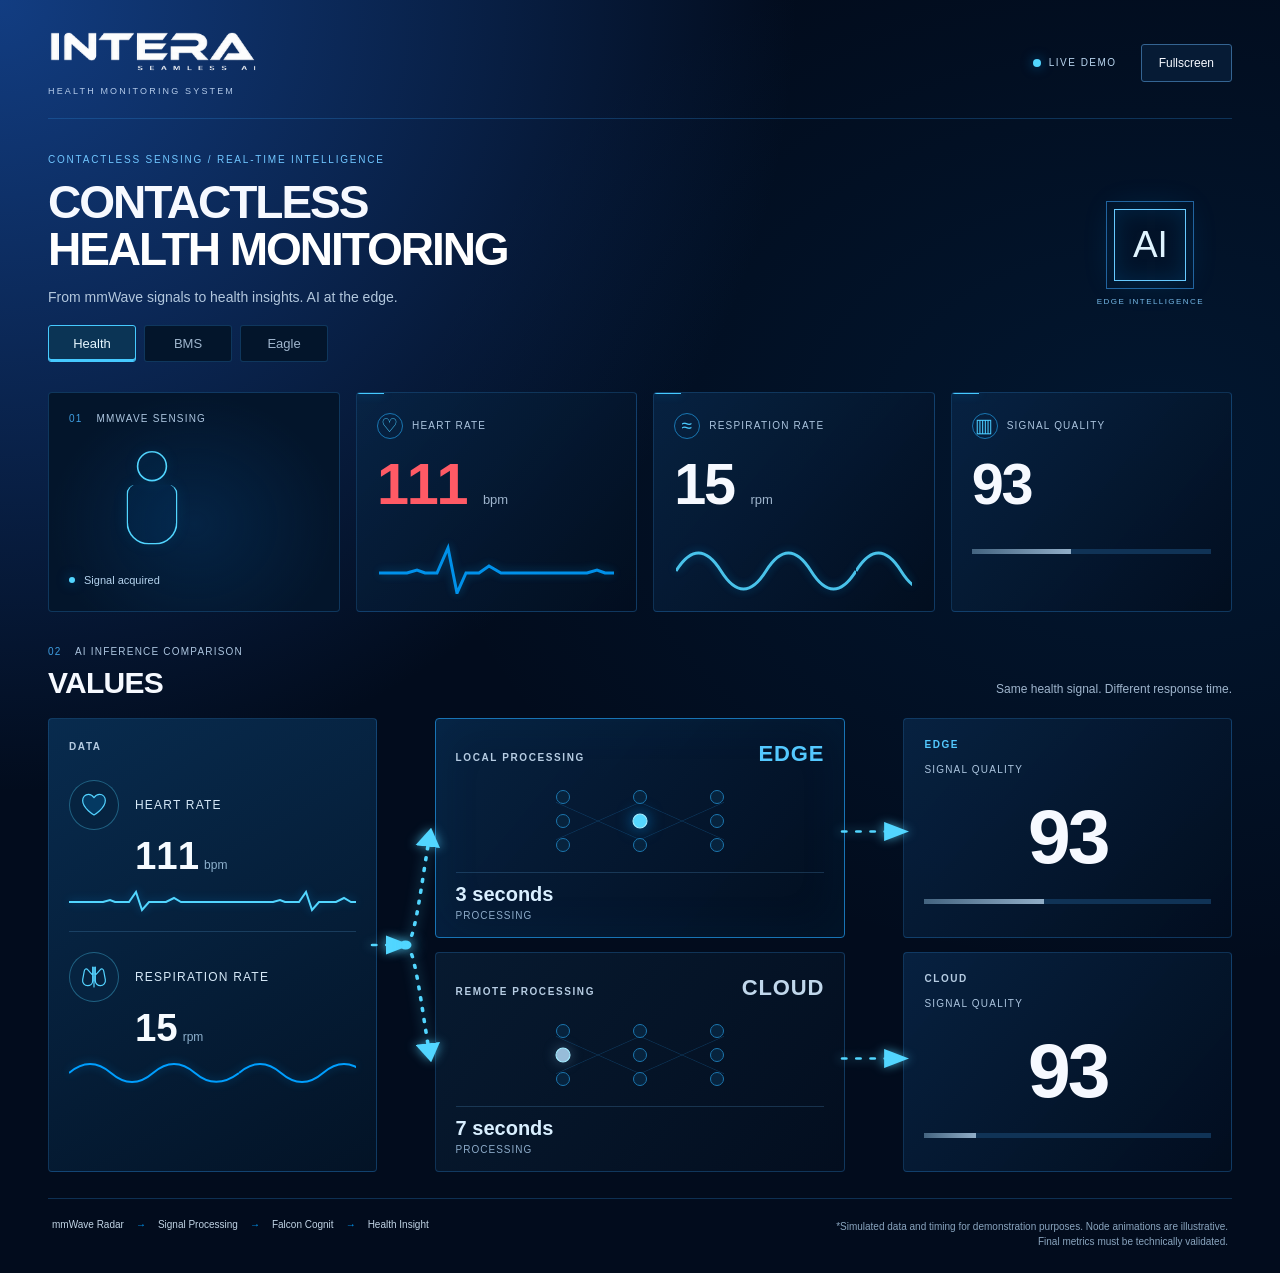
==== commit 0d8bfc14: "Update index.html" ====
--- a/index.html
+++ b/index.html
@@ -76,7 +76,7 @@
 
           <article class="metric-card card">
             <div class="metric-name"><span class="metric-symbol" aria-hidden="true">▥</span> Signal quality</div>
-            <div class="metric-value"><span id="signalQuality">94</span><small>%</small></div>
+            <div class="metric-value"><span id="signalQuality">94</span></div>
             <div class="quality-track" id="signalQualityProgress" role="progressbar"
               aria-label="Signal quality response" aria-valuemin="0" aria-valuemax="100" aria-valuenow="0">
               <div id="qualityBar" class="quality-bar"></div>
@@ -152,7 +152,7 @@
           <article class="load-panel edge-load card" aria-labelledby="edgeLoadTitle">
             <div class="load-card-header"><span class="panel-kicker" id="edgeLoadTitle">EDGE</span></div>
             <div class="metric-name">Signal quality</div>
-            <div class="metric-value"><span id="edgeSignalQuality">94</span><small>%</small></div>
+            <div class="metric-value"><span id="edgeSignalQuality">94</span></div>
             <div class="quality-track" id="edgeLoadProgress" role="progressbar"
               aria-label="Edge signal quality response" aria-valuemin="0" aria-valuemax="100" aria-valuenow="0">
               <div class="quality-bar" id="edgeLoadFill"></div>
@@ -162,7 +162,7 @@
           <article class="load-panel cloud-load card" aria-labelledby="cloudLoadTitle">
             <div class="load-card-header"><span class="panel-kicker" id="cloudLoadTitle">CLOUD</span></div>
             <div class="metric-name">Signal quality</div>
-            <div class="metric-value"><span id="cloudSignalQuality">94</span><small>%</small></div>
+            <div class="metric-value"><span id="cloudSignalQuality">94</span></div>
             <div class="quality-track" id="cloudLoadProgress" role="progressbar"
               aria-label="Cloud signal quality response" aria-valuemin="0" aria-valuemax="100" aria-valuenow="0">
               <div class="quality-bar" id="cloudLoadFill"></div>
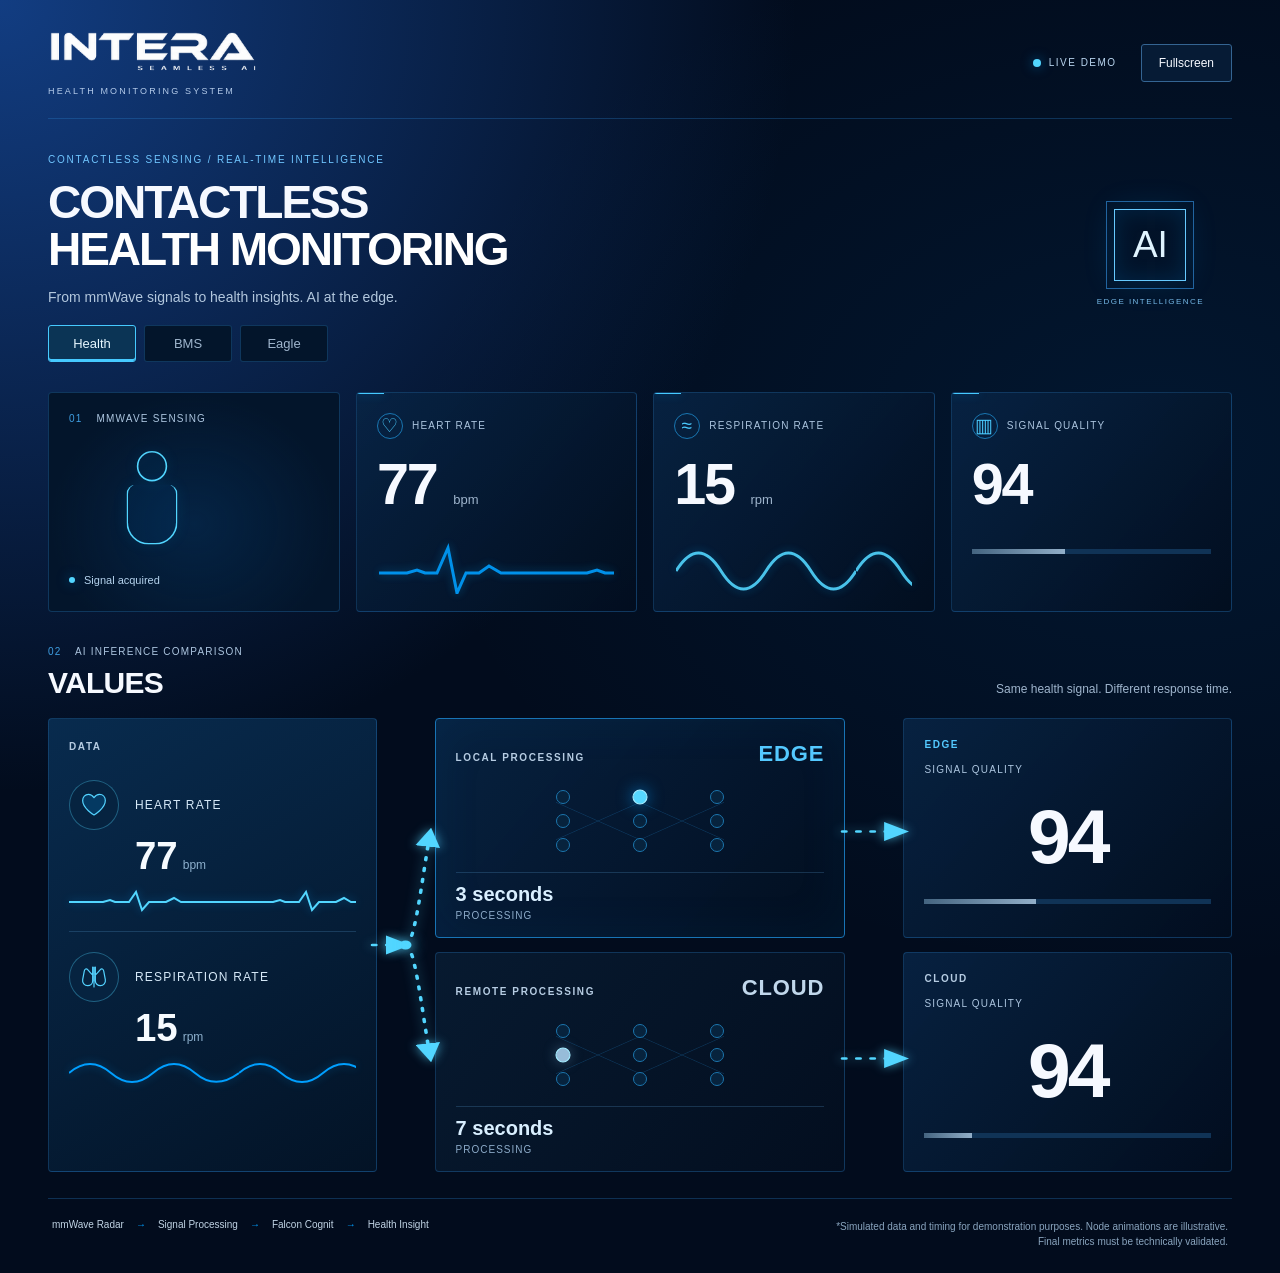
==== commit 84d869b4: "Update index.html" ====
--- a/index.html
+++ b/index.html
@@ -205,7 +205,7 @@
 
   </main>
 
-  <script src="app.js?v=health-signal-v6"></script>
+  <script src="app.js?v=health-signal-v7"></script>
 </body>
 
 </html>
